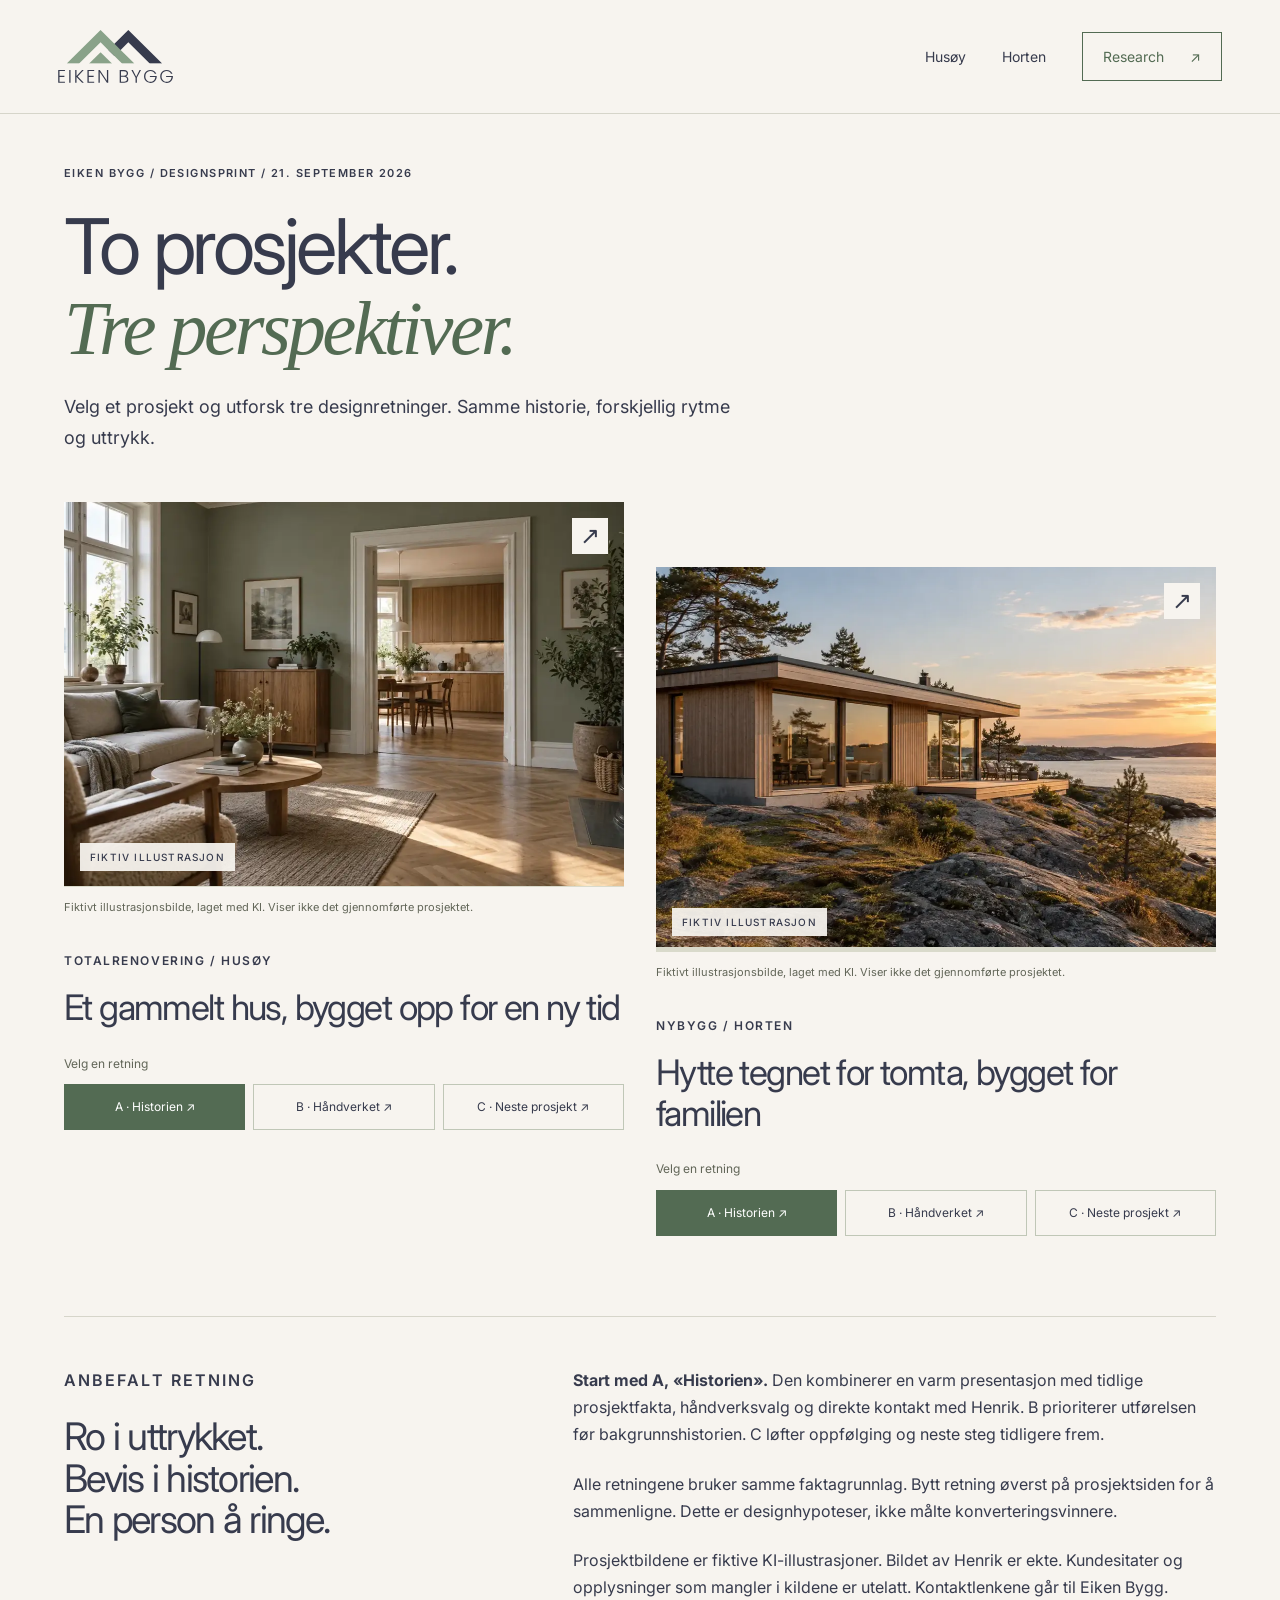
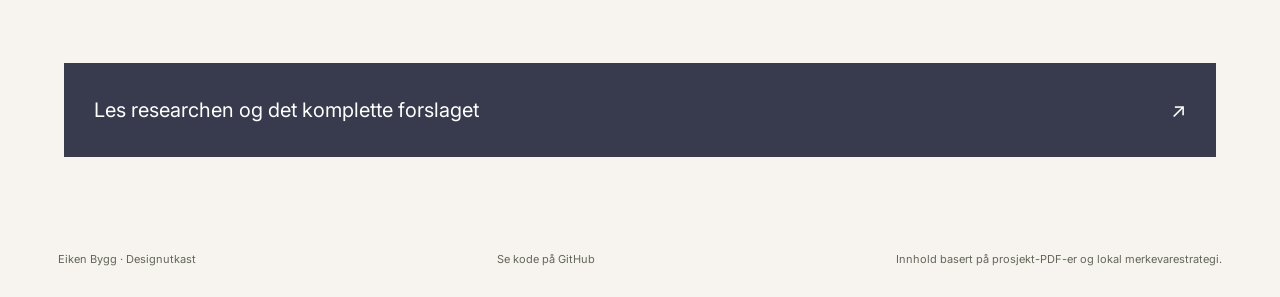
==== index.html @ 297663fd "Keep contact heading high contrast during scroll" ====
<!doctype html><html lang="nb"><head><meta charset="utf-8"><meta name="viewport" content="width=device-width,initial-scale=1"><meta name="robots" content="noindex,nofollow"><meta name="theme-color" content="#373b4d"><title>To prosjekter. Tre retninger. | Eiken Bygg</title><meta name="description" content="Designsprint med seks sammenlignbare HTML-utkast og kildebasert research."><link rel="icon" href="data:image/svg+xml,%3Csvg xmlns='http://www.w3.org/2000/svg' viewBox='0 0 40 40'%3E%3Crect width='40' height='40' fill='%23536853'/%3E%3Ctext x='9' y='29' font-family='Arial' font-size='28' fill='white'%3EE%3C/text%3E%3C/svg%3E"><link rel="stylesheet" href="style.1928e98921.css"><meta property="og:type" content="website"><meta property="og:locale" content="nb_NO"><meta property="og:title" content="To prosjekter. Tre retninger. | Eiken Bygg"><meta property="og:description" content="Designsprint med seks sammenlignbare HTML-utkast og kildebasert research."><meta property="og:url" content="https://dabiel-94.github.io/eiken-bygg-prosjektcaser/index.html"></head><body class="sprint-page"><a class="skip" href="#main">Hopp til innhold</a><header class="site-header"><a class="brand" href="index.html" aria-label="Eiken Bygg, prosjektutkast"><img src="assets/eiken-logo.svg" alt="Eiken Bygg" width="115" height="65"></a><nav aria-label="Hovedmeny"><a href="husoy.html">Husøy</a><a href="horten.html">Horten</a><a class="nav-contact" href="research.html">Research <span aria-hidden="true">↗</span></a></nav></header><div class="reading-progress" aria-hidden="true"></div><main id="main" class="landing"><p class="eyebrow">Eiken Bygg / Designsprint / 21. september 2026</p><h1>To prosjekter.<br><em>Tre perspektiver.</em></h1><p class="intro">Velg et prosjekt og utforsk tre designretninger. Samme historie, forskjellig rytme og uttrykk.</p><div class="project-grid"><article class="project-card"><figure class="project-image fictional-image"><button class="image-frame" type="button" aria-label="Se illustrasjonsbildet større"><img src="assets/husoy-fictional.webp" alt="Fiktivt, KI-generert interiør i et eldre norsk hus med grønne vegger og eikegulv." width="1536" height="1024" loading="lazy"><span class="image-badge">FIKTIV ILLUSTRASJON</span><span class="image-expand" aria-hidden="true">↗</span></button><figcaption>Fiktivt illustrasjonsbilde, laget med KI. Viser ikke det gjennomførte prosjektet.</figcaption></figure><div class="card-body"><p class="eyebrow">Totalrenovering / Husøy</p><h2>Et gammelt hus, bygget opp for en ny tid</h2><p class="choose-direction">Velg en retning</p><div class="card-actions"><a href="husoy.html?retning=a">A · Historien ↗</a><a href="husoy.html?retning=b">B · Håndverket ↗</a><a href="husoy.html?retning=c">C · Neste prosjekt ↗</a></div></div></article><article class="project-card"><figure class="project-image fictional-image"><button class="image-frame" type="button" aria-label="Se illustrasjonsbildet større"><img src="assets/horten-fictional.webp" alt="Fiktiv, KI-generert familiehytte med trekledning ved en norsk fjord." width="1536" height="1024" loading="lazy"><span class="image-badge">FIKTIV ILLUSTRASJON</span><span class="image-expand" aria-hidden="true">↗</span></button><figcaption>Fiktivt illustrasjonsbilde, laget med KI. Viser ikke det gjennomførte prosjektet.</figcaption></figure><div class="card-body"><p class="eyebrow">Nybygg / Horten</p><h2>Hytte tegnet for tomta, bygget for familien</h2><p class="choose-direction">Velg en retning</p><div class="card-actions"><a href="horten.html?retning=a">A · Historien ↗</a><a href="horten.html?retning=b">B · Håndverket ↗</a><a href="horten.html?retning=c">C · Neste prosjekt ↗</a></div></div></article></div><section class="proposal"><div><p class="eyebrow">Anbefalt retning</p><h2>Ro i uttrykket.<br>Bevis i historien.<br>En person å ringe.</h2></div><div><p><strong>Start med A, «Historien».</strong> Den kombinerer en varm presentasjon med tidlige prosjektfakta, håndverksvalg og direkte kontakt med Henrik. B prioriterer utførelsen før bakgrunnshistorien. C løfter oppfølging og neste steg tidligere frem.</p><p>Alle retningene bruker samme faktagrunnlag. Bytt retning øverst på prosjektsiden for å sammenligne. Dette er designhypoteser, ikke målte konverteringsvinnere.</p><p>Prosjektbildene er fiktive KI-illustrasjoner. Bildet av Henrik er ekte. Kundesitater og opplysninger som mangler i kildene er utelatt. Kontaktlenkene går til Eiken Bygg.</p></div></section><a class="report-link" href="research.html"><span>Les researchen og det komplette forslaget</span><span aria-hidden="true">↗</span></a></main><footer><p>Eiken Bygg · Designutkast</p><a href="https://github.com/Dabiel-94/eiken-bygg-prosjektcaser">Se kode på GitHub</a><p>Innhold basert på prosjekt-PDF-er og lokal merkevarestrategi.</p></footer><script src="script.b459236f92.js"></script><dialog class="image-viewer" aria-label="Forstørret illustrasjonsbilde"><button class="viewer-close" type="button" aria-label="Lukk bildet">Lukk ×</button><img alt=""><p></p></dialog></body></html>
---- style.1928e98921.css ----
@import url('https://fonts.googleapis.com/css2?family=DM+Sans:wght@400;500;600;700&family=Inter:wght@400;500;600;700&display=swap');
:root{--paper:#f7f4ef;--ink:#373b4d;--green:#536b53;--sage:#698669;--soft:#e6e9df;--line:#d6d5ca;--white:#fffdf9;--muted:#626658}*{box-sizing:border-box}html{scroll-behavior:smooth;scroll-padding-top:40px}body{margin:0;background:var(--paper);color:var(--ink);font-family:Inter,Arial,sans-serif;font-size:17px;line-height:1.7}a{color:inherit;text-decoration:none}button,a{-webkit-tap-highlight-color:transparent}a:focus-visible,button:focus-visible,summary:focus-visible{outline:3px solid #a7532c;outline-offset:5px}a:hover{text-decoration:underline;text-underline-offset:5px}img{display:block;width:100%;object-fit:cover}h1,h2,h3,p,figure{margin:0}h1,h2,h3{font-weight:400;letter-spacing:-.045em;line-height:1.09}h1{font-size:clamp(46px,5.9vw,89px)}h2{font-size:clamp(32px,3.5vw,54px)}h3{font-size:28px;line-height:1.2}em{font-family:Georgia,serif;font-weight:400;color:var(--green)}.skip{position:absolute;left:15px;top:-100px;background:white;padding:12px;z-index:100}.skip:focus{top:10px}.review-bar{padding:12px 4.5%;background:#e8e9e3;display:flex;align-items:center;gap:22px;font-size:12px;line-height:1.4}.review-bar>span:not(.draft){color:#55594d}.review-bar nav{display:flex;gap:7px}.review-bar nav a{border:1px solid #c9cdc1;border-radius:3px;padding:7px 12px}.review-bar a[aria-current=true]{background:var(--ink);border-color:var(--ink);color:#fff}.draft{margin-left:auto;font-size:10px;letter-spacing:.16em}.site-header{max-width:1600px;margin:auto;display:flex;justify-content:space-between;align-items:center;padding:24px 4.5%;border-bottom:1px solid var(--line)}.brand{display:flex;flex-direction:column;align-items:center;font-size:14px;letter-spacing:.11em;line-height:1.25;font-weight:500}.brand-roofs{font-size:51px;font-family:Arial,sans-serif;line-height:.6;color:var(--sage);letter-spacing:-17px;margin-left:-17px;margin-bottom:8px}.site-header nav{display:flex;gap:36px;align-items:center;font-size:14px}.nav-contact{padding:12px 20px;border:1px solid var(--green);color:var(--green)}.nav-contact span{margin-left:22px}.hero{padding:70px 4.5% 0;max-width:1600px;margin:auto;display:grid;grid-template-columns:1.02fr 1fr;gap:5%}.eyebrow{text-transform:uppercase;letter-spacing:.13em;font-size:11px;line-height:1.7;font-weight:600;margin-bottom:28px}.eyebrow span{padding:0 12px;color:#8b8f81}.hero-copy{padding:8px 0 45px}.hero-intro{font-size:16px;line-height:1.8;max-width:550px;margin-top:30px}.hero-actions{display:flex;flex-wrap:wrap;align-items:center;gap:20px;margin-top:32px}.button{display:inline-flex;align-items:center;justify-content:space-between;gap:30px;padding:15px 21px;background:var(--green);color:#fff;font-size:14px;line-height:1.5;min-height:50px}.button:hover{background:#405440;text-decoration:none}.text-link{font-size:13px;border-bottom:1px solid #999c8d;padding-bottom:4px}.project-image{min-width:0}.hero .project-image img,.hero .placeholder{height:580px}.hero .project-image img{object-position:52% 50%}figcaption{font-size:11px;line-height:1.6;color:var(--muted);padding:11px 0 0;max-width:580px}.facts{display:grid;grid-template-columns:repeat(4,1fr);max-width:1456px;margin:35px 4.5% 0;padding:25px 0;border-top:1px solid var(--line);border-bottom:1px solid var(--line);gap:30px}dt{text-transform:uppercase;letter-spacing:.13em;font-size:10px;color:var(--muted);margin-bottom:9px}dd{margin:0;font-size:16px}.early-proof{padding:0 4.5%;max-width:1600px;margin:auto}.proofs{display:grid;grid-template-columns:repeat(3,1fr);gap:40px;padding:32px 0;border-bottom:1px solid var(--line)}.proofs strong{display:block;font-size:22px;line-height:1.2;letter-spacing:-.025em;font-weight:400}.proofs span{font-size:12px;color:var(--muted);line-height:1.6;display:block;margin-top:8px}.section{padding:100px 8%;max-width:1600px;margin:auto}.story-intro{display:grid;grid-template-columns:1fr 1fr;gap:11%}.prose{max-width:650px}.prose p{font-size:16px;line-height:1.85;margin-bottom:20px}.prose p:last-child{margin-bottom:0}.section-heading{margin-bottom:55px}.work{background:var(--soft)}.chapter{display:grid;grid-template-columns:1fr 2fr;padding:40px 0;border-top:1px solid #c9cfc1;gap:10%;max-width:1130px}.chapter-number{font-family:Georgia,serif;font-size:70px;color:#87977d;line-height:1}.chapter h3{margin-bottom:24px}.chapter p{font-size:16px;line-height:1.85;margin-bottom:16px;max-width:700px}.chapter p:last-child{margin-bottom:0}.detail{display:grid;grid-template-columns:1.1fr 1fr;gap:8%;align-items:center}.detail .project-image img{height:600px}.detail h2{margin-bottom:28px}.process{border-top:1px solid var(--line);border-bottom:1px solid var(--line)}.process-inner{display:grid;grid-template-columns:1fr 1fr;gap:11%}.result{max-width:900px;text-align:center}.result .prose{margin:30px auto 0}.contact{background:var(--ink);color:var(--paper);display:grid;grid-template-columns:1.2fr 1fr;gap:15%;max-width:none}.contact h2{font-size:clamp(40px,4.5vw,68px)}.contact>div>p:not(.eyebrow){max-width:470px;margin-top:27px;font-size:16px}.contact-person{padding-top:6px}.person-mark{display:flex;width:70px;height:70px;align-items:center;justify-content:center;border:1px solid #757a88;border-radius:50%;font-family:Georgia,serif;font-size:30px;margin-bottom:24px}.contact-person h3{font-size:31px}.contact .contact-person>p{margin:7px 0 24px;font-size:14px;color:#d7d9e0}.button.light{background:var(--paper);color:var(--ink);font-size:14px}.button.light:hover{background:#e3e8da}.contact-mail{display:block;font-size:14px;margin-top:19px;text-decoration:underline;text-underline-offset:5px}.contact .contact-person .contact-note{font-size:12px;max-width:300px;line-height:1.7;margin-top:24px}.next-project{padding:45px 8%;display:flex;justify-content:space-between;align-items:center;gap:30px;border-bottom:1px solid var(--line)}.next-project small{display:block;font-size:11px;text-transform:uppercase;letter-spacing:.11em;margin-bottom:10px}.next-project strong{font-weight:400;font-size:28px;line-height:1.2;letter-spacing:-.035em}.next-project>span:last-child{font-size:40px}footer{padding:28px 4.5%;display:flex;flex-wrap:wrap;gap:24px;justify-content:space-between;font-size:11px;color:var(--muted)}.placeholder{position:relative;background:#dddacb;overflow:hidden;min-height:420px;color:#666c5d;display:flex;flex-direction:column;justify-content:space-between;padding:28px}.placeholder-label{font-size:10px;letter-spacing:.18em;z-index:2}.placeholder-bottom{font-family:Georgia,serif;font-style:italic;font-size:23px;z-index:2}.architectural-form{position:absolute;inset:22% 12% 17%;display:flex;align-items:flex-end;transform:skewY(-8deg);opacity:.7}.architectural-form i{height:58%;width:42%;background:repeating-linear-gradient(90deg,#b1b3a0 0px,#b1b3a0 4px,#c4c5b3 4px,#c4c5b3 9px);border-top:7px solid #8f9786}.architectural-form i:nth-child(2){height:86%;width:45%;margin-left:-6%;background:#8b9685}.architectural-form i:nth-child(3){height:46%;width:40%;margin-left:-10%;background:#c2baa6}.detail-placeholder{min-height:570px;background:#d9d6c7}.direction-a .hero{grid-template-columns:1fr .95fr}.direction-b{--paper:#f5f5f0}.direction-b h1{font-size:clamp(45px,5.3vw,78px);font-weight:500}.direction-b .hero{padding-top:50px;grid-template-columns:.9fr 1.1fr}.direction-b .hero .project-image img,.direction-b .hero .placeholder{height:450px}.direction-b .facts{background:var(--ink);color:white;padding:24px;gap:16px;margin-top:28px}.direction-b dt{color:#c8cfbe}.direction-b .work{background:var(--paper)}.direction-b .chapter{grid-template-columns:85px 1fr;gap:25px}.direction-b .chapter-number{font-family:Inter,Arial,sans-serif;font-size:36px;color:var(--green)}.direction-b .story-intro{background:var(--soft);margin-top:60px}.direction-c .hero{padding-top:42px;grid-template-columns:1fr 1fr;align-items:center}.direction-c h1{font-size:clamp(44px,4.8vw,70px)}.direction-c .hero .project-image img,.direction-c .hero .placeholder{height:410px}.direction-c .hero-copy{padding-bottom:20px}.direction-c .proofs{padding:30px;background:var(--soft);gap:30px;border:0}.direction-c .early-proof{margin-top:25px}.direction-c .section{padding-top:65px;padding-bottom:65px}.direction-c .chapter{grid-template-columns:55px 1fr;gap:25px}.direction-c .chapter-number{font-size:40px}.direction-c .story-intro{gap:6%}.direction-c .contact{margin-top:0}.direction-c .result{max-width:1000px}.landing{max-width:1450px;padding:65px 5%;margin:auto}.landing h1{max-width:1000px;font-size:clamp(48px,7vw,92px);margin-bottom:28px}.landing .intro{max-width:700px;font-size:19px}.project-grid{display:grid;grid-template-columns:1fr 1fr;gap:35px;margin-top:55px}.project-card{background:var(--white);border:1px solid var(--line)}.project-card img,.project-card .placeholder{height:300px;min-height:300px}.card-body{padding:30px}.card-body h2{font-size:34px;max-width:490px}.card-body p{font-size:14px;line-height:1.8;margin:20px 0}.card-actions{display:flex;gap:10px;flex-wrap:wrap;margin-top:25px}.card-actions a{border:1px solid var(--line);padding:10px 16px;font-size:12px}.card-actions a:first-child{background:var(--green);border-color:var(--green);color:white}.proposal{border-top:1px solid var(--line);padding-top:50px;margin-top:70px;display:grid;grid-template-columns:1fr 1.4fr;gap:50px}.proposal h2{font-size:38px}.proposal p{font-size:16px;margin-bottom:22px}.report-link{display:flex;justify-content:space-between;background:var(--ink);color:white;padding:30px;margin-top:40px;font-size:20px}.report{max-width:1120px;margin:auto;padding:70px 5%}.report h1{font-size:64px;margin-bottom:30px}.report h2{font-size:36px;margin:60px 0 25px;scroll-margin-top:40px}.report h3{font-size:23px;letter-spacing:-.025em;margin:30px 0 15px}.report p,.report li{font-size:16px;line-height:1.85;margin-bottom:15px}.report a:not(.button){text-decoration:underline;text-underline-offset:4px}.report .lead{font-size:21px}.report table{width:100%;border-collapse:collapse;font-size:14px;margin:25px 0}.report th,.report td{text-align:left;vertical-align:top;padding:18px 14px;border-bottom:1px solid var(--line);line-height:1.8}.report th{background:var(--soft);font-weight:500}.table-wrap{overflow-x:auto}.report .note{padding:25px;background:var(--soft);border-left:3px solid var(--green)}.report-nav{display:flex;gap:15px;flex-wrap:wrap;margin:35px 0;font-size:13px}.report ol,.report ul{padding-left:22px}.report strong{font-weight:600}.report details{border-bottom:1px solid var(--line);padding:20px 0}.report summary{cursor:pointer;font-size:19px}.report details p{margin-top:20px}.direction-c .contact-early{display:block}@media(min-width:1600px){.facts{margin-left:auto;margin-right:auto}}@media(max-width:1000px){.hero{gap:4%}.hero .project-image img,.hero .placeholder{height:540px}.hero-actions{gap:16px}.hero-actions .text-link{font-size:12px}.review-bar{gap:12px}.review-bar>span:not(.draft){display:none}.section{padding:75px 6%}.chapter{grid-template-columns:90px 1fr;gap:30px}.detail .project-image img{height:500px}.site-header nav{gap:22px}.contact{gap:8%}.facts{gap:15px}.direction-a .hero{grid-template-columns:1fr 1fr}.project-grid{gap:20px}.card-body{padding:22px}}@media(max-width:700px){body{font-size:16px}.review-bar{padding:10px 5%;display:block}.review-bar>a{font-size:11px}.review-bar nav{margin-top:10px;gap:5px}.review-bar nav a{font-size:10px;padding:8px;flex:1;text-align:center}.draft{position:absolute;top:13px;right:5%}.site-header{padding:22px 5%}.brand{font-size:10px}.brand-roofs{font-size:42px}.site-header nav{font-size:12px;gap:16px}.nav-contact{padding:9px 12px}.nav-contact span{display:none}.hero,.direction-a .hero,.direction-b .hero,.direction-c .hero{padding:36px 5% 0;display:flex;flex-direction:column;gap:0}.hero h1{font-size:clamp(43px,10.5vw,69px);line-height:1.05}.hero-copy{padding:0 0 30px}.eyebrow{font-size:10px;margin-bottom:22px}.hero-intro{font-size:15px;line-height:1.8;margin-top:24px}.hero-actions{gap:19px;margin-top:25px}.button{font-size:13px;padding:14px 17px;gap:22px}.hero .project-image{width:100%}.hero .project-image img,.hero .placeholder,.direction-b .hero .project-image img,.direction-b .hero .placeholder,.direction-c .hero .project-image img,.direction-c .hero .placeholder{height:350px;min-height:350px}.facts,.direction-b .facts{grid-template-columns:1fr 1fr;margin:25px 5% 0;gap:22px;padding:22px 0}.direction-b .facts{padding:20px}dd{font-size:14px}dt{font-size:9px}.proofs{gap:18px;padding:25px 0}.proofs strong{font-size:20px}.proofs span{font-size:10px}.direction-c .proofs{padding:20px 16px;gap:18px}.section,.direction-c .section{padding:58px 6%}.story-intro,.process-inner,.detail,.contact{display:block}.story-intro .prose,.process-inner .prose{margin-top:25px}.section h2{font-size:35px}.section-heading{margin-bottom:35px}.chapter,.direction-b .chapter,.direction-c .chapter{grid-template-columns:32px 1fr;gap:18px;padding:30px 0}.chapter-number,.direction-b .chapter-number,.direction-c .chapter-number{font-size:27px}.chapter h3{font-size:25px;margin-bottom:18px}.chapter p,.prose p{font-size:15px}.detail .project-image{margin-bottom:35px}.detail .project-image img,.detail-placeholder{height:380px;min-height:380px}.result{text-align:left}.contact>div>p:not(.eyebrow){font-size:15px}.contact-person{margin-top:40px;padding-top:32px;border-top:1px solid #666c7b}.contact h2{font-size:44px}.contact .contact-person .contact-note{max-width:350px}.next-project{padding:35px 6%}.next-project strong{font-size:24px}.next-project>span:last-child{font-size:30px}footer{padding:25px 6%;gap:14px}footer p:last-child{width:100%}.landing{padding:40px 5%}.landing h1{font-size:49px}.landing .intro{font-size:16px}.project-grid{grid-template-columns:1fr;margin-top:35px;gap:30px}.project-card img,.project-card .placeholder{height:260px;min-height:260px}.card-body h2{font-size:32px}.proposal{grid-template-columns:1fr;gap:25px;margin-top:45px;padding-top:35px}.report-link{font-size:18px;padding:24px;gap:20px}.report{padding:45px 6%}.report h1{font-size:46px}.report h2{font-size:30px;margin-top:45px}.report .lead{font-size:18px}.report p,.report li{font-size:15px}.report table{min-width:650px}.report th,.report td{padding:13px;font-size:13px}.direction-b .story-intro{margin-top:35px}}@media(prefers-reduced-motion:reduce){html{scroll-behavior:auto}}@media print{.review-bar,.hero-actions,.site-header nav{display:none}.section{break-inside:avoid}body{font-size:12pt}.contact{background:#eee;color:#000}}

.brand img{width:115px;height:65px;object-fit:contain}@media(max-width:700px){.brand img{width:83px;height:48px}}
/* Subtle motion and editorial imagery */
.image-frame{display:block;position:relative;width:100%;padding:0;border:0;background:#d9dacb;overflow:hidden;cursor:zoom-in;text-align:left}.image-frame img{transition:transform 1.2s cubic-bezier(.2,.65,.3,1);width:100%;object-fit:cover}.image-frame:hover img{transform:scale(1.035)}.image-frame:focus-visible{outline:3px solid #a7532c;outline-offset:4px}.image-badge{position:absolute;bottom:16px;left:16px;background:rgba(247,244,239,.94);color:#373b4d;padding:7px 10px;font:500 10px/1.4 Inter,Arial,sans-serif;letter-spacing:.12em}.image-expand{position:absolute;right:16px;top:16px;background:#f7f4ef;color:#373b4d;width:36px;height:36px;display:grid;place-items:center;font-size:24px;transition:transform .25s}.image-frame:hover .image-expand{transform:translate(2px,-2px)}.detail-crop img{object-position:60% 50%}.henrik-photo{margin:0 0 28px}.henrik-photo img{height:340px;width:100%;object-fit:cover;object-position:44% 40%;border-radius:2px}.henrik-photo figcaption{color:#d7d9e0;font-size:11px;padding-top:8px}.contact-person{padding-top:0}.contact{gap:10%}.reading-progress{position:fixed;left:0;top:0;width:100%;height:3px;background:var(--sage);transform:scaleX(0);transform-origin:left;z-index:30;pointer-events:none}.share-button{font:inherit;border:1px solid #aeb5a5;background:transparent;color:var(--ink);padding:7px 11px;cursor:pointer;white-space:nowrap}.share-button:hover{background:#d9dece}.share-status{font-size:11px}.review-bar{gap:14px}.review-bar .draft{font-size:10px}.reveal-pending{opacity:0;transform:translateY(22px);transition:opacity .8s ease,transform .8s cubic-bezier(.2,.65,.3,1)}.reveal-visible{opacity:1;transform:translateY(0)}.button{transition:background .22s,box-shadow .22s,transform .22s}.button:hover{transform:translateY(-2px);box-shadow:0 7px 20px #00000012}.button span{transition:transform .25s}.button:hover span{transform:translate(3px,-3px)}.next-project{transition:background .25s}.next-project:hover{background:#e6e9df;text-decoration:none}.next-project>span:last-child{transition:transform .25s}.next-project:hover>span:last-child{transform:translate(5px,-5px)}.image-viewer{border:0;background:var(--paper);color:var(--ink);padding:18px;max-width:min(1100px,94vw);max-height:94vh;overflow:auto}.image-viewer::backdrop{background:rgba(25,30,28,.86);backdrop-filter:blur(5px)}.image-viewer>img{max-height:76vh;object-fit:contain;width:auto;max-width:100%;margin:auto}.image-viewer p{font-size:13px;margin:14px 0 0;text-align:center}.viewer-close{display:block;margin:0 0 15px auto;border:1px solid #aeb5a5;background:transparent;padding:9px 15px;cursor:pointer;font:14px Inter,Arial,sans-serif;color:var(--ink)}@media(max-width:1000px){.review-bar .share-status{display:none}.review-bar{gap:8px}.review-bar .draft{display:none}.henrik-photo img{height:290px}}@media(max-width:700px){.review-bar{position:relative}.review-bar .share-button{position:absolute;right:5%;top:7px;padding:6px 8px;font-size:10px}.review-bar nav{margin-top:14px}.review-bar .draft{display:none}.henrik-photo img{height:330px;object-position:43% center}.image-badge{font-size:9px;bottom:12px;left:12px}.hero .image-frame img{height:350px}.image-viewer{padding:12px}.contact{gap:0}}@media(prefers-reduced-motion:reduce){.reveal-pending{opacity:1;transform:none;transition:none}.image-frame img,.image-expand,.button,.button span,.next-project,.next-project>span:last-child{transition:none}.image-frame:hover img,.button:hover,.button:hover span,.next-project:hover>span:last-child,.image-frame:hover .image-expand{transform:none}html{scroll-behavior:auto}}
@media(prefers-reduced-motion:no-preference){.hero-copy{animation:hero-arrive .85s ease both}.hero>.project-image{animation:hero-arrive 1.05s .08s ease both}@keyframes hero-arrive{from{opacity:0;transform:translateY(15px)}to{opacity:1;transform:translateY(0)}}
/* Third iteration: full-bleed project cards and scroll-led storytelling. */
button.image-frame{appearance:none;-webkit-appearance:none;display:block;width:100%;max-width:none;margin:0;padding:0;border:0;border-radius:0;line-height:0;isolation:isolate}.image-frame img{display:block;width:100%;max-width:100%;height:auto;transform:scale(1.07) translateY(var(--photo-y,0px));will-change:transform}.image-frame:hover img{transform:scale(1.10) translateY(var(--photo-y,0px))}.image-badge,.image-expand{line-height:1.4}.project-grid{grid-template-columns:repeat(2,minmax(0,1fr));gap:32px;align-items:start;margin-top:48px}.project-card{min-width:0;border:0;background:transparent}.project-card .project-image{width:100%;margin:0}.project-card .image-frame{aspect-ratio:16/11}.project-card .image-frame img{width:100%;height:100%;min-height:0;object-fit:cover}.project-card figcaption{font-size:11px;padding:12px 0;max-width:none}.project-card .card-body{padding:22px 0 0}.card-body .eyebrow{font-size:12px;margin:0 0 15px}.card-body h2{font-size:clamp(28px,2.75vw,41px);line-height:1.16;max-width:580px}.card-body .choose-direction{font-size:12px;margin:25px 0 10px;color:var(--muted)}.card-actions{display:grid;grid-template-columns:repeat(3,minmax(0,1fr));gap:8px;margin:0}.card-actions a{padding:13px 10px;font-size:12px;text-align:center;border-color:#c0c7b7;line-height:1.5;transition:background .25s,transform .25s}.card-actions a:hover{background:#dce3d3;transform:translateY(-3px);text-decoration:none}.card-actions a:first-child:hover{background:#405440}.landing{padding-top:50px}.landing h1{font-size:clamp(48px,6vw,80px);line-height:1.04;margin-bottom:24px}.landing .intro{max-width:670px;font-size:18px}.landing>.eyebrow{font-size:11px;margin-bottom:24px}.photo-interlude{max-width:1600px;margin:auto;padding:0 4.5% 80px}.photo-heading{display:flex;align-items:end;justify-content:space-between;gap:30px;padding:0 0 25px}.photo-heading .eyebrow{margin:0}.photo-heading h2{font-size:clamp(28px,3.4vw,49px)}.photo-interlude .image-frame{height:min(67vw,700px)}.photo-interlude img{width:100%;height:100%;object-fit:cover}.photo-interlude figcaption{max-width:none}.detail .image-frame img{height:620px;object-fit:cover}.chapter-dock{position:fixed;bottom:22px;left:50%;transform:translate(-50%,110px);opacity:0;display:flex;gap:4px;background:rgba(247,244,239,.96);border:1px solid #c4cabd;box-shadow:0 8px 35px #1823191a;padding:6px;border-radius:50px;z-index:25;backdrop-filter:blur(12px);transition:transform .4s,opacity .4s;white-space:nowrap}.chapter-dock.is-shown{transform:translate(-50%,0);opacity:1}.chapter-dock a{padding:10px 18px;font-size:12px;border-radius:25px;transition:background .25s,color .25s}.chapter-dock a[aria-current=true]{background:var(--green);color:white}.chapter-dock a:hover{text-decoration:none;background:#dce3d3;color:var(--ink)}.chapter-dock a:last-child{border-left:1px solid #d3d8cd;border-radius:0 25px 25px 0}.reveal-pending{opacity:0;transform:translateY(42px);transition:opacity .95s ease,transform .95s cubic-bezier(.16,1,.3,1);transition-delay:var(--reveal-delay,0ms)}.reveal-visible{opacity:1;transform:none}.chapter>div:last-child p{transition-delay:0s}.motion-title{transition:color .5s}.is-reading .motion-title{color:var(--green)}.reading-progress{height:4px}.contact{padding-bottom:110px}.review-bar nav a{white-space:nowrap}@media(min-width:901px){.project-card:nth-child(2){margin-top:65px}.sprint-page .proposal{margin-top:80px}.chapter-number{position:sticky;top:35px;align-self:start}}@media(max-width:900px){.project-grid{grid-template-columns:1fr;gap:55px}.project-card .image-frame{aspect-ratio:16/10}.project-card .card-body{padding-top:15px}.card-body h2{max-width:650px;font-size:36px}.landing{padding-top:35px}.chapter-dock{bottom:14px}.chapter-dock a{padding:9px 12px}.photo-heading{display:block}.photo-heading .eyebrow{margin-bottom:15px}.photo-interlude{padding-bottom:55px}.photo-interlude .image-frame{height:65vw;min-height:300px}.detail .image-frame img{height:480px}}@media(max-width:600px){.landing h1{font-size:clamp(42px,11vw,62px)}.landing .intro{font-size:16px}.landing>.eyebrow{line-height:1.8;max-width:260px}.card-body h2{font-size:31px}.card-actions a{font-size:11px;padding:13px 6px}.project-grid{margin-top:32px}.image-badge{font-size:9px;letter-spacing:.08em}.project-card .image-frame{aspect-ratio:4/3}.project-card figcaption{font-size:10px;line-height:1.6}.photo-heading h2{font-size:33px}.photo-interlude .image-frame{height:400px}.detail .image-frame img{height:420px}.chapter-dock{max-width:calc(100vw - 24px);gap:0;padding:5px}.chapter-dock a{font-size:10px;padding:9px 10px}.contact{padding-bottom:95px}.sprint-page .proposal{gap:25px}.sprint-page .report-link{font-size:18px;line-height:1.5}.review-bar nav a{font-size:10px}}@media(prefers-reduced-motion:reduce){.image-frame img,.image-frame:hover img{transform:none;will-change:auto}.reveal-pending{opacity:1;transform:none;transition:none}.chapter-dock,.chapter-dock a,.card-actions a,.motion-title{transition:none}.card-actions a:hover{transform:none}}
.chapter-dock:not(.is-shown){visibility:hidden}.chapter-dock.is-shown{visibility:visible}@media print{.chapter-dock,.reading-progress{display:none!important}.reveal-pending{opacity:1;transform:none}}

.contact.is-reading .motion-title{color:var(--paper)}
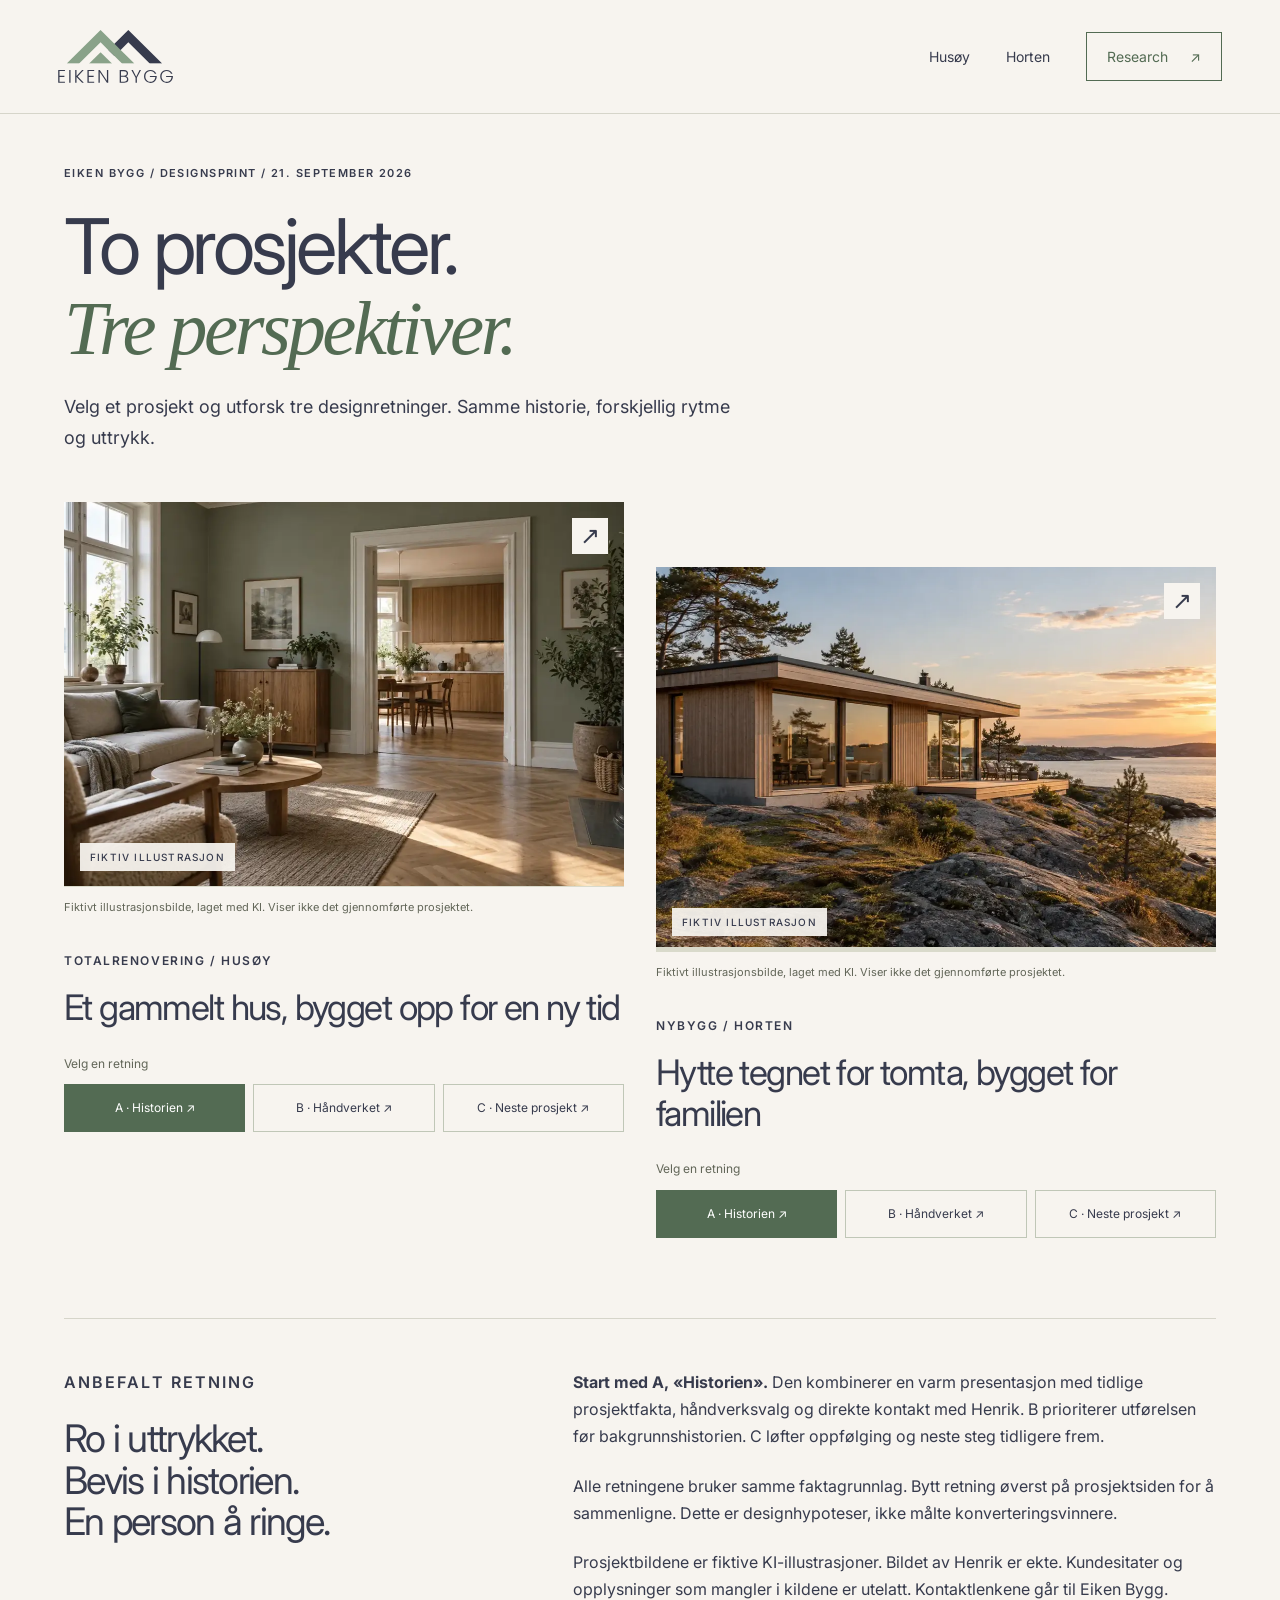
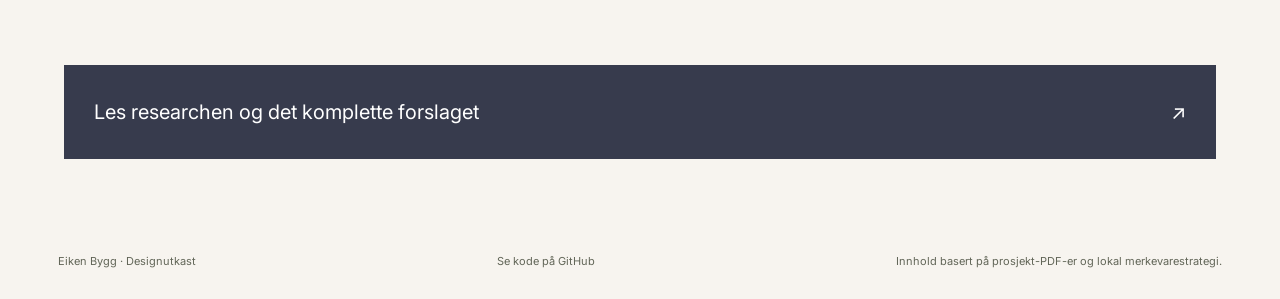
==== commit 0f532f35: "Prioritize persistent contact CTA, replace Henrik portrait and polish conversion UX" ====
--- a/index.html
+++ b/index.html
@@ -1 +1 @@
-<!doctype html><html lang="nb"><head><meta charset="utf-8"><meta name="viewport" content="width=device-width,initial-scale=1"><meta name="robots" content="noindex,nofollow"><meta name="theme-color" content="#373b4d"><title>To prosjekter. Tre retninger. | Eiken Bygg</title><meta name="description" content="Designsprint med seks sammenlignbare HTML-utkast og kildebasert research."><link rel="icon" href="data:image/svg+xml,%3Csvg xmlns='http://www.w3.org/2000/svg' viewBox='0 0 40 40'%3E%3Crect width='40' height='40' fill='%23536853'/%3E%3Ctext x='9' y='29' font-family='Arial' font-size='28' fill='white'%3EE%3C/text%3E%3C/svg%3E"><link rel="stylesheet" href="style.1928e98921.css"><meta property="og:type" content="website"><meta property="og:locale" content="nb_NO"><meta property="og:title" content="To prosjekter. Tre retninger. | Eiken Bygg"><meta property="og:description" content="Designsprint med seks sammenlignbare HTML-utkast og kildebasert research."><meta property="og:url" content="https://dabiel-94.github.io/eiken-bygg-prosjektcaser/index.html"></head><body class="sprint-page"><a class="skip" href="#main">Hopp til innhold</a><header class="site-header"><a class="brand" href="index.html" aria-label="Eiken Bygg, prosjektutkast"><img src="assets/eiken-logo.svg" alt="Eiken Bygg" width="115" height="65"></a><nav aria-label="Hovedmeny"><a href="husoy.html">Husøy</a><a href="horten.html">Horten</a><a class="nav-contact" href="research.html">Research <span aria-hidden="true">↗</span></a></nav></header><div class="reading-progress" aria-hidden="true"></div><main id="main" class="landing"><p class="eyebrow">Eiken Bygg / Designsprint / 21. september 2026</p><h1>To prosjekter.<br><em>Tre perspektiver.</em></h1><p class="intro">Velg et prosjekt og utforsk tre designretninger. Samme historie, forskjellig rytme og uttrykk.</p><div class="project-grid"><article class="project-card"><figure class="project-image fictional-image"><button class="image-frame" type="button" aria-label="Se illustrasjonsbildet større"><img src="assets/husoy-fictional.webp" alt="Fiktivt, KI-generert interiør i et eldre norsk hus med grønne vegger og eikegulv." width="1536" height="1024" loading="lazy"><span class="image-badge">FIKTIV ILLUSTRASJON</span><span class="image-expand" aria-hidden="true">↗</span></button><figcaption>Fiktivt illustrasjonsbilde, laget med KI. Viser ikke det gjennomførte prosjektet.</figcaption></figure><div class="card-body"><p class="eyebrow">Totalrenovering / Husøy</p><h2>Et gammelt hus, bygget opp for en ny tid</h2><p class="choose-direction">Velg en retning</p><div class="card-actions"><a href="husoy.html?retning=a">A · Historien ↗</a><a href="husoy.html?retning=b">B · Håndverket ↗</a><a href="husoy.html?retning=c">C · Neste prosjekt ↗</a></div></div></article><article class="project-card"><figure class="project-image fictional-image"><button class="image-frame" type="button" aria-label="Se illustrasjonsbildet større"><img src="assets/horten-fictional.webp" alt="Fiktiv, KI-generert familiehytte med trekledning ved en norsk fjord." width="1536" height="1024" loading="lazy"><span class="image-badge">FIKTIV ILLUSTRASJON</span><span class="image-expand" aria-hidden="true">↗</span></button><figcaption>Fiktivt illustrasjonsbilde, laget med KI. Viser ikke det gjennomførte prosjektet.</figcaption></figure><div class="card-body"><p class="eyebrow">Nybygg / Horten</p><h2>Hytte tegnet for tomta, bygget for familien</h2><p class="choose-direction">Velg en retning</p><div class="card-actions"><a href="horten.html?retning=a">A · Historien ↗</a><a href="horten.html?retning=b">B · Håndverket ↗</a><a href="horten.html?retning=c">C · Neste prosjekt ↗</a></div></div></article></div><section class="proposal"><div><p class="eyebrow">Anbefalt retning</p><h2>Ro i uttrykket.<br>Bevis i historien.<br>En person å ringe.</h2></div><div><p><strong>Start med A, «Historien».</strong> Den kombinerer en varm presentasjon med tidlige prosjektfakta, håndverksvalg og direkte kontakt med Henrik. B prioriterer utførelsen før bakgrunnshistorien. C løfter oppfølging og neste steg tidligere frem.</p><p>Alle retningene bruker samme faktagrunnlag. Bytt retning øverst på prosjektsiden for å sammenligne. Dette er designhypoteser, ikke målte konverteringsvinnere.</p><p>Prosjektbildene er fiktive KI-illustrasjoner. Bildet av Henrik er ekte. Kundesitater og opplysninger som mangler i kildene er utelatt. Kontaktlenkene går til Eiken Bygg.</p></div></section><a class="report-link" href="research.html"><span>Les researchen og det komplette forslaget</span><span aria-hidden="true">↗</span></a></main><footer><p>Eiken Bygg · Designutkast</p><a href="https://github.com/Dabiel-94/eiken-bygg-prosjektcaser">Se kode på GitHub</a><p>Innhold basert på prosjekt-PDF-er og lokal merkevarestrategi.</p></footer><script src="script.b459236f92.js"></script><dialog class="image-viewer" aria-label="Forstørret illustrasjonsbilde"><button class="viewer-close" type="button" aria-label="Lukk bildet">Lukk ×</button><img alt=""><p></p></dialog></body></html>+<!doctype html><html lang="nb"><head><meta charset="utf-8"><meta name="viewport" content="width=device-width,initial-scale=1"><meta name="robots" content="noindex,nofollow"><meta name="theme-color" content="#373b4d"><title>To prosjekter. Tre retninger. | Eiken Bygg</title><meta name="description" content="Designsprint med seks sammenlignbare HTML-utkast og kildebasert research."><link rel="icon" href="data:image/svg+xml,%3Csvg xmlns='http://www.w3.org/2000/svg' viewBox='0 0 40 40'%3E%3Crect width='40' height='40' fill='%23536853'/%3E%3Ctext x='9' y='29' font-family='Arial' font-size='28' fill='white'%3EE%3C/text%3E%3C/svg%3E"><link rel="preconnect" href="https://fonts.googleapis.com"><link rel="preconnect" href="https://fonts.gstatic.com" crossorigin><link rel="stylesheet" href="https://fonts.googleapis.com/css2?family=Inter:wght@400;500;600;700&display=swap"><link rel="stylesheet" href="style.2c69479e55.css"><meta property="og:type" content="website"><meta property="og:locale" content="nb_NO"><meta property="og:title" content="To prosjekter. Tre retninger. | Eiken Bygg"><meta property="og:description" content="Designsprint med seks sammenlignbare HTML-utkast og kildebasert research."><meta property="og:url" content="https://dabiel-94.github.io/eiken-bygg-prosjektcaser/index.html"></head><body class="sprint-page"><a class="skip" href="#main">Hopp til innhold</a><header class="site-header"><a class="brand" href="index.html" aria-label="Eiken Bygg, prosjektutkast"><img src="assets/eiken-logo.svg" alt="Eiken Bygg" width="115" height="65"></a><nav aria-label="Hovedmeny"><a href="husoy.html">Husøy</a><a href="horten.html">Horten</a><a class="nav-contact" href="research.html">Research <span aria-hidden="true">↗</span></a></nav></header><div class="reading-progress" aria-hidden="true"></div><main id="main" class="landing"><p class="eyebrow">Eiken Bygg / Designsprint / 21. september 2026</p><h1>To prosjekter.<br><em>Tre perspektiver.</em></h1><p class="intro">Velg et prosjekt og utforsk tre designretninger. Samme historie, forskjellig rytme og uttrykk.</p><div class="project-grid"><article class="project-card"><figure class="project-image fictional-image"><button class="image-frame" type="button" aria-label="Se illustrasjonsbildet større"><img src="assets/husoy-fictional.webp" alt="Fiktivt, KI-generert interiør i et eldre norsk hus med grønne vegger og eikegulv." width="1536" height="1024" loading="lazy"><span class="image-badge">FIKTIV ILLUSTRASJON</span><span class="image-expand" aria-hidden="true">↗</span></button><figcaption>Fiktivt illustrasjonsbilde, laget med KI. Viser ikke det gjennomførte prosjektet.</figcaption></figure><div class="card-body"><p class="eyebrow">Totalrenovering / Husøy</p><h2>Et gammelt hus, bygget opp for en ny tid</h2><p class="choose-direction">Velg en retning</p><div class="card-actions"><a href="husoy.html?retning=a">A · Historien ↗</a><a href="husoy.html?retning=b">B · Håndverket ↗</a><a href="husoy.html?retning=c">C · Neste prosjekt ↗</a></div></div></article><article class="project-card"><figure class="project-image fictional-image"><button class="image-frame" type="button" aria-label="Se illustrasjonsbildet større"><img src="assets/horten-fictional.webp" alt="Fiktiv, KI-generert familiehytte med trekledning ved en norsk fjord." width="1536" height="1024" loading="lazy"><span class="image-badge">FIKTIV ILLUSTRASJON</span><span class="image-expand" aria-hidden="true">↗</span></button><figcaption>Fiktivt illustrasjonsbilde, laget med KI. Viser ikke det gjennomførte prosjektet.</figcaption></figure><div class="card-body"><p class="eyebrow">Nybygg / Horten</p><h2>Hytte tegnet for tomta, bygget for familien</h2><p class="choose-direction">Velg en retning</p><div class="card-actions"><a href="horten.html?retning=a">A · Historien ↗</a><a href="horten.html?retning=b">B · Håndverket ↗</a><a href="horten.html?retning=c">C · Neste prosjekt ↗</a></div></div></article></div><section class="proposal"><div><p class="eyebrow">Anbefalt retning</p><h2>Ro i uttrykket.<br>Bevis i historien.<br>En person å ringe.</h2></div><div><p><strong>Start med A, «Historien».</strong> Den kombinerer en varm presentasjon med tidlige prosjektfakta, håndverksvalg og direkte kontakt med Henrik. B prioriterer utførelsen før bakgrunnshistorien. C løfter oppfølging og neste steg tidligere frem.</p><p>Alle retningene bruker samme faktagrunnlag. Bytt retning øverst på prosjektsiden for å sammenligne. Dette er designhypoteser, ikke målte konverteringsvinnere.</p><p>Prosjektbildene er fiktive KI-illustrasjoner. Bildet av Henrik er ekte. Kundesitater og opplysninger som mangler i kildene er utelatt. Kontaktlenkene går til Eiken Bygg.</p></div></section><a class="report-link" href="research.html"><span>Les researchen og det komplette forslaget</span><span aria-hidden="true">↗</span></a></main><footer><p>Eiken Bygg · Designutkast</p><a href="https://github.com/Dabiel-94/eiken-bygg-prosjektcaser">Se kode på GitHub</a><p>Innhold basert på prosjekt-PDF-er og lokal merkevarestrategi.</p></footer><script src="script.89b8691839.js"></script><dialog class="image-viewer" aria-label="Forstørret illustrasjonsbilde"><button class="viewer-close" type="button" aria-label="Lukk bildet">Lukk ×</button><img alt=""><p></p></dialog></body></html>
--- a/style.2c69479e55.css
+++ b/style.2c69479e55.css
@@ -0,0 +1,18 @@
+:root{--paper:#f7f4ef;--ink:#373b4d;--green:#536b53;--sage:#698669;--soft:#e6e9df;--line:#d6d5ca;--white:#fffdf9;--muted:#626658}*{box-sizing:border-box}html{scroll-behavior:smooth;scroll-padding-top:40px}body{margin:0;background:var(--paper);color:var(--ink);font-family:Inter,Arial,sans-serif;font-size:17px;line-height:1.7}a{color:inherit;text-decoration:none}button,a{-webkit-tap-highlight-color:transparent}a:focus-visible,button:focus-visible,summary:focus-visible{outline:3px solid #a7532c;outline-offset:5px}a:hover{text-decoration:underline;text-underline-offset:5px}img{display:block;width:100%;object-fit:cover}h1,h2,h3,p,figure{margin:0}h1,h2,h3{font-weight:400;letter-spacing:-.045em;line-height:1.09}h1{font-size:clamp(46px,5.9vw,89px)}h2{font-size:clamp(32px,3.5vw,54px)}h3{font-size:28px;line-height:1.2}em{font-family:Georgia,serif;font-weight:400;color:var(--green)}.skip{position:absolute;left:15px;top:-100px;background:white;padding:12px;z-index:100}.skip:focus{top:10px}.review-bar{padding:12px 4.5%;background:#e8e9e3;display:flex;align-items:center;gap:22px;font-size:12px;line-height:1.4}.review-bar>span:not(.draft){color:#55594d}.review-bar nav{display:flex;gap:7px}.review-bar nav a{border:1px solid #c9cdc1;border-radius:3px;padding:7px 12px}.review-bar a[aria-current=true]{background:var(--ink);border-color:var(--ink);color:#fff}.draft{margin-left:auto;font-size:10px;letter-spacing:.16em}.site-header{max-width:1600px;margin:auto;display:flex;justify-content:space-between;align-items:center;padding:24px 4.5%;border-bottom:1px solid var(--line)}.brand{display:flex;flex-direction:column;align-items:center;font-size:14px;letter-spacing:.11em;line-height:1.25;font-weight:500}.brand-roofs{font-size:51px;font-family:Arial,sans-serif;line-height:.6;color:var(--sage);letter-spacing:-17px;margin-left:-17px;margin-bottom:8px}.site-header nav{display:flex;gap:36px;align-items:center;font-size:14px}.nav-contact{padding:12px 20px;border:1px solid var(--green);color:var(--green)}.nav-contact span{margin-left:22px}.hero{padding:70px 4.5% 0;max-width:1600px;margin:auto;display:grid;grid-template-columns:1.02fr 1fr;gap:5%}.eyebrow{text-transform:uppercase;letter-spacing:.13em;font-size:11px;line-height:1.7;font-weight:600;margin-bottom:28px}.eyebrow span{padding:0 12px;color:#8b8f81}.hero-copy{padding:8px 0 45px}.hero-intro{font-size:16px;line-height:1.8;max-width:550px;margin-top:30px}.hero-actions{display:flex;flex-wrap:wrap;align-items:center;gap:20px;margin-top:32px}.button{display:inline-flex;align-items:center;justify-content:space-between;gap:30px;padding:15px 21px;background:var(--green);color:#fff;font-size:14px;line-height:1.5;min-height:50px}.button:hover{background:#405440;text-decoration:none}.text-link{font-size:13px;border-bottom:1px solid #999c8d;padding-bottom:4px}.project-image{min-width:0}.hero .project-image img,.hero .placeholder{height:580px}.hero .project-image img{object-position:52% 50%}figcaption{font-size:11px;line-height:1.6;color:var(--muted);padding:11px 0 0;max-width:580px}.facts{display:grid;grid-template-columns:repeat(4,1fr);max-width:1456px;margin:35px 4.5% 0;padding:25px 0;border-top:1px solid var(--line);border-bottom:1px solid var(--line);gap:30px}dt{text-transform:uppercase;letter-spacing:.13em;font-size:10px;color:var(--muted);margin-bottom:9px}dd{margin:0;font-size:16px}.early-proof{padding:0 4.5%;max-width:1600px;margin:auto}.proofs{display:grid;grid-template-columns:repeat(3,1fr);gap:40px;padding:32px 0;border-bottom:1px solid var(--line)}.proofs strong{display:block;font-size:22px;line-height:1.2;letter-spacing:-.025em;font-weight:400}.proofs span{font-size:12px;color:var(--muted);line-height:1.6;display:block;margin-top:8px}.section{padding:100px 8%;max-width:1600px;margin:auto}.story-intro{display:grid;grid-template-columns:1fr 1fr;gap:11%}.prose{max-width:650px}.prose p{font-size:16px;line-height:1.85;margin-bottom:20px}.prose p:last-child{margin-bottom:0}.section-heading{margin-bottom:55px}.work{background:var(--soft)}.chapter{display:grid;grid-template-columns:1fr 2fr;padding:40px 0;border-top:1px solid #c9cfc1;gap:10%;max-width:1130px}.chapter-number{font-family:Georgia,serif;font-size:70px;color:#87977d;line-height:1}.chapter h3{margin-bottom:24px}.chapter p{font-size:16px;line-height:1.85;margin-bottom:16px;max-width:700px}.chapter p:last-child{margin-bottom:0}.detail{display:grid;grid-template-columns:1.1fr 1fr;gap:8%;align-items:center}.detail .project-image img{height:600px}.detail h2{margin-bottom:28px}.process{border-top:1px solid var(--line);border-bottom:1px solid var(--line)}.process-inner{display:grid;grid-template-columns:1fr 1fr;gap:11%}.result{max-width:900px;text-align:center}.result .prose{margin:30px auto 0}.contact{background:var(--ink);color:var(--paper);display:grid;grid-template-columns:1.2fr 1fr;gap:15%;max-width:none}.contact h2{font-size:clamp(40px,4.5vw,68px)}.contact>div>p:not(.eyebrow){max-width:470px;margin-top:27px;font-size:16px}.contact-person{padding-top:6px}.person-mark{display:flex;width:70px;height:70px;align-items:center;justify-content:center;border:1px solid #757a88;border-radius:50%;font-family:Georgia,serif;font-size:30px;margin-bottom:24px}.contact-person h3{font-size:31px}.contact .contact-person>p{margin:7px 0 24px;font-size:14px;color:#d7d9e0}.button.light{background:var(--paper);color:var(--ink);font-size:14px}.button.light:hover{background:#e3e8da}.contact-mail{display:block;font-size:14px;margin-top:19px;text-decoration:underline;text-underline-offset:5px}.contact .contact-person .contact-note{font-size:12px;max-width:300px;line-height:1.7;margin-top:24px}.next-project{padding:45px 8%;display:flex;justify-content:space-between;align-items:center;gap:30px;border-bottom:1px solid var(--line)}.next-project small{display:block;font-size:11px;text-transform:uppercase;letter-spacing:.11em;margin-bottom:10px}.next-project strong{font-weight:400;font-size:28px;line-height:1.2;letter-spacing:-.035em}.next-project>span:last-child{font-size:40px}footer{padding:28px 4.5%;display:flex;flex-wrap:wrap;gap:24px;justify-content:space-between;font-size:11px;color:var(--muted)}.placeholder{position:relative;background:#dddacb;overflow:hidden;min-height:420px;color:#666c5d;display:flex;flex-direction:column;justify-content:space-between;padding:28px}.placeholder-label{font-size:10px;letter-spacing:.18em;z-index:2}.placeholder-bottom{font-family:Georgia,serif;font-style:italic;font-size:23px;z-index:2}.architectural-form{position:absolute;inset:22% 12% 17%;display:flex;align-items:flex-end;transform:skewY(-8deg);opacity:.7}.architectural-form i{height:58%;width:42%;background:repeating-linear-gradient(90deg,#b1b3a0 0px,#b1b3a0 4px,#c4c5b3 4px,#c4c5b3 9px);border-top:7px solid #8f9786}.architectural-form i:nth-child(2){height:86%;width:45%;margin-left:-6%;background:#8b9685}.architectural-form i:nth-child(3){height:46%;width:40%;margin-left:-10%;background:#c2baa6}.detail-placeholder{min-height:570px;background:#d9d6c7}.direction-a .hero{grid-template-columns:1fr .95fr}.direction-b{--paper:#f5f5f0}.direction-b h1{font-size:clamp(45px,5.3vw,78px);font-weight:500}.direction-b .hero{padding-top:50px;grid-template-columns:.9fr 1.1fr}.direction-b .hero .project-image img,.direction-b .hero .placeholder{height:450px}.direction-b .facts{background:var(--ink);color:white;padding:24px;gap:16px;margin-top:28px}.direction-b dt{color:#c8cfbe}.direction-b .work{background:var(--paper)}.direction-b .chapter{grid-template-columns:85px 1fr;gap:25px}.direction-b .chapter-number{font-family:Inter,Arial,sans-serif;font-size:36px;color:var(--green)}.direction-b .story-intro{background:var(--soft);margin-top:60px}.direction-c .hero{padding-top:42px;grid-template-columns:1fr 1fr;align-items:center}.direction-c h1{font-size:clamp(44px,4.8vw,70px)}.direction-c .hero .project-image img,.direction-c .hero .placeholder{height:410px}.direction-c .hero-copy{padding-bottom:20px}.direction-c .proofs{padding:30px;background:var(--soft);gap:30px;border:0}.direction-c .early-proof{margin-top:25px}.direction-c .section{padding-top:65px;padding-bottom:65px}.direction-c .chapter{grid-template-columns:55px 1fr;gap:25px}.direction-c .chapter-number{font-size:40px}.direction-c .story-intro{gap:6%}.direction-c .contact{margin-top:0}.direction-c .result{max-width:1000px}.landing{max-width:1450px;padding:65px 5%;margin:auto}.landing h1{max-width:1000px;font-size:clamp(48px,7vw,92px);margin-bottom:28px}.landing .intro{max-width:700px;font-size:19px}.project-grid{display:grid;grid-template-columns:1fr 1fr;gap:35px;margin-top:55px}.project-card{background:var(--white);border:1px solid var(--line)}.project-card img,.project-card .placeholder{height:300px;min-height:300px}.card-body{padding:30px}.card-body h2{font-size:34px;max-width:490px}.card-body p{font-size:14px;line-height:1.8;margin:20px 0}.card-actions{display:flex;gap:10px;flex-wrap:wrap;margin-top:25px}.card-actions a{border:1px solid var(--line);padding:10px 16px;font-size:12px}.card-actions a:first-child{background:var(--green);border-color:var(--green);color:white}.proposal{border-top:1px solid var(--line);padding-top:50px;margin-top:70px;display:grid;grid-template-columns:1fr 1.4fr;gap:50px}.proposal h2{font-size:38px}.proposal p{font-size:16px;margin-bottom:22px}.report-link{display:flex;justify-content:space-between;background:var(--ink);color:white;padding:30px;margin-top:40px;font-size:20px}.report{max-width:1120px;margin:auto;padding:70px 5%}.report h1{font-size:64px;margin-bottom:30px}.report h2{font-size:36px;margin:60px 0 25px;scroll-margin-top:40px}.report h3{font-size:23px;letter-spacing:-.025em;margin:30px 0 15px}.report p,.report li{font-size:16px;line-height:1.85;margin-bottom:15px}.report a:not(.button){text-decoration:underline;text-underline-offset:4px}.report .lead{font-size:21px}.report table{width:100%;border-collapse:collapse;font-size:14px;margin:25px 0}.report th,.report td{text-align:left;vertical-align:top;padding:18px 14px;border-bottom:1px solid var(--line);line-height:1.8}.report th{background:var(--soft);font-weight:500}.table-wrap{overflow-x:auto}.report .note{padding:25px;background:var(--soft);border-left:3px solid var(--green)}.report-nav{display:flex;gap:15px;flex-wrap:wrap;margin:35px 0;font-size:13px}.report ol,.report ul{padding-left:22px}.report strong{font-weight:600}.report details{border-bottom:1px solid var(--line);padding:20px 0}.report summary{cursor:pointer;font-size:19px}.report details p{margin-top:20px}.direction-c .contact-early{display:block}@media(min-width:1600px){.facts{margin-left:auto;margin-right:auto}}@media(max-width:1000px){.hero{gap:4%}.hero .project-image img,.hero .placeholder{height:540px}.hero-actions{gap:16px}.hero-actions .text-link{font-size:12px}.review-bar{gap:12px}.review-bar>span:not(.draft){display:none}.section{padding:75px 6%}.chapter{grid-template-columns:90px 1fr;gap:30px}.detail .project-image img{height:500px}.site-header nav{gap:22px}.contact{gap:8%}.facts{gap:15px}.direction-a .hero{grid-template-columns:1fr 1fr}.project-grid{gap:20px}.card-body{padding:22px}}@media(max-width:700px){body{font-size:16px}.review-bar{padding:10px 5%;display:block}.review-bar>a{font-size:11px}.review-bar nav{margin-top:10px;gap:5px}.review-bar nav a{font-size:10px;padding:8px;flex:1;text-align:center}.draft{position:absolute;top:13px;right:5%}.site-header{padding:22px 5%}.brand{font-size:10px}.brand-roofs{font-size:42px}.site-header nav{font-size:12px;gap:16px}.nav-contact{padding:9px 12px}.nav-contact span{display:none}.hero,.direction-a .hero,.direction-b .hero,.direction-c .hero{padding:36px 5% 0;display:flex;flex-direction:column;gap:0}.hero h1{font-size:clamp(43px,10.5vw,69px);line-height:1.05}.hero-copy{padding:0 0 30px}.eyebrow{font-size:10px;margin-bottom:22px}.hero-intro{font-size:15px;line-height:1.8;margin-top:24px}.hero-actions{gap:19px;margin-top:25px}.button{font-size:13px;padding:14px 17px;gap:22px}.hero .project-image{width:100%}.hero .project-image img,.hero .placeholder,.direction-b .hero .project-image img,.direction-b .hero .placeholder,.direction-c .hero .project-image img,.direction-c .hero .placeholder{height:350px;min-height:350px}.facts,.direction-b .facts{grid-template-columns:1fr 1fr;margin:25px 5% 0;gap:22px;padding:22px 0}.direction-b .facts{padding:20px}dd{font-size:14px}dt{font-size:9px}.proofs{gap:18px;padding:25px 0}.proofs strong{font-size:20px}.proofs span{font-size:10px}.direction-c .proofs{padding:20px 16px;gap:18px}.section,.direction-c .section{padding:58px 6%}.story-intro,.process-inner,.detail,.contact{display:block}.story-intro .prose,.process-inner .prose{margin-top:25px}.section h2{font-size:35px}.section-heading{margin-bottom:35px}.chapter,.direction-b .chapter,.direction-c .chapter{grid-template-columns:32px 1fr;gap:18px;padding:30px 0}.chapter-number,.direction-b .chapter-number,.direction-c .chapter-number{font-size:27px}.chapter h3{font-size:25px;margin-bottom:18px}.chapter p,.prose p{font-size:15px}.detail .project-image{margin-bottom:35px}.detail .project-image img,.detail-placeholder{height:380px;min-height:380px}.result{text-align:left}.contact>div>p:not(.eyebrow){font-size:15px}.contact-person{margin-top:40px;padding-top:32px;border-top:1px solid #666c7b}.contact h2{font-size:44px}.contact .contact-person .contact-note{max-width:350px}.next-project{padding:35px 6%}.next-project strong{font-size:24px}.next-project>span:last-child{font-size:30px}footer{padding:25px 6%;gap:14px}footer p:last-child{width:100%}.landing{padding:40px 5%}.landing h1{font-size:49px}.landing .intro{font-size:16px}.project-grid{grid-template-columns:1fr;margin-top:35px;gap:30px}.project-card img,.project-card .placeholder{height:260px;min-height:260px}.card-body h2{font-size:32px}.proposal{grid-template-columns:1fr;gap:25px;margin-top:45px;padding-top:35px}.report-link{font-size:18px;padding:24px;gap:20px}.report{padding:45px 6%}.report h1{font-size:46px}.report h2{font-size:30px;margin-top:45px}.report .lead{font-size:18px}.report p,.report li{font-size:15px}.report table{min-width:650px}.report th,.report td{padding:13px;font-size:13px}.direction-b .story-intro{margin-top:35px}}@media(prefers-reduced-motion:reduce){html{scroll-behavior:auto}}@media print{.review-bar,.hero-actions,.site-header nav{display:none}.section{break-inside:avoid}body{font-size:12pt}.contact{background:#eee;color:#000}}
+
+.brand img{width:115px;height:65px;object-fit:contain}@media(max-width:700px){.brand img{width:83px;height:48px}}
+/* Subtle motion and editorial imagery */
+.image-frame{display:block;position:relative;width:100%;padding:0;border:0;background:#d9dacb;overflow:hidden;cursor:zoom-in;text-align:left}.image-frame img{transition:transform 1.2s cubic-bezier(.2,.65,.3,1);width:100%;object-fit:cover}.image-frame:hover img{transform:scale(1.035)}.image-frame:focus-visible{outline:3px solid #a7532c;outline-offset:4px}.image-badge{position:absolute;bottom:16px;left:16px;background:rgba(247,244,239,.94);color:#373b4d;padding:7px 10px;font:500 10px/1.4 Inter,Arial,sans-serif;letter-spacing:.12em}.image-expand{position:absolute;right:16px;top:16px;background:#f7f4ef;color:#373b4d;width:36px;height:36px;display:grid;place-items:center;font-size:24px;transition:transform .25s}.image-frame:hover .image-expand{transform:translate(2px,-2px)}.detail-crop img{object-position:60% 50%}.henrik-photo{margin:0 0 28px}.henrik-photo img{height:340px;width:100%;object-fit:cover;object-position:44% 40%;border-radius:2px}.henrik-photo figcaption{color:#d7d9e0;font-size:11px;padding-top:8px}.contact-person{padding-top:0}.contact{gap:10%}.reading-progress{position:fixed;left:0;top:0;width:100%;height:3px;background:var(--sage);transform:scaleX(0);transform-origin:left;z-index:30;pointer-events:none}.share-button{font:inherit;border:1px solid #aeb5a5;background:transparent;color:var(--ink);padding:7px 11px;cursor:pointer;white-space:nowrap}.share-button:hover{background:#d9dece}.share-status{font-size:11px}.review-bar{gap:14px}.review-bar .draft{font-size:10px}.reveal-pending{opacity:0;transform:translateY(22px);transition:opacity .8s ease,transform .8s cubic-bezier(.2,.65,.3,1)}.reveal-visible{opacity:1;transform:translateY(0)}.button{transition:background .22s,box-shadow .22s,transform .22s}.button:hover{transform:translateY(-2px);box-shadow:0 7px 20px #00000012}.button span{transition:transform .25s}.button:hover span{transform:translate(3px,-3px)}.next-project{transition:background .25s}.next-project:hover{background:#e6e9df;text-decoration:none}.next-project>span:last-child{transition:transform .25s}.next-project:hover>span:last-child{transform:translate(5px,-5px)}.image-viewer{border:0;background:var(--paper);color:var(--ink);padding:18px;max-width:min(1100px,94vw);max-height:94vh;overflow:auto}.image-viewer::backdrop{background:rgba(25,30,28,.86);backdrop-filter:blur(5px)}.image-viewer>img{max-height:76vh;object-fit:contain;width:auto;max-width:100%;margin:auto}.image-viewer p{font-size:13px;margin:14px 0 0;text-align:center}.viewer-close{display:block;margin:0 0 15px auto;border:1px solid #aeb5a5;background:transparent;padding:9px 15px;cursor:pointer;font:14px Inter,Arial,sans-serif;color:var(--ink)}@media(max-width:1000px){.review-bar .share-status{display:none}.review-bar{gap:8px}.review-bar .draft{display:none}.henrik-photo img{height:290px}}@media(max-width:700px){.review-bar{position:relative}.review-bar .share-button{position:absolute;right:5%;top:7px;padding:6px 8px;font-size:10px}.review-bar nav{margin-top:14px}.review-bar .draft{display:none}.henrik-photo img{height:330px;object-position:43% center}.image-badge{font-size:9px;bottom:12px;left:12px}.hero .image-frame img{height:350px}.image-viewer{padding:12px}.contact{gap:0}}@media(prefers-reduced-motion:reduce){.reveal-pending{opacity:1;transform:none;transition:none}.image-frame img,.image-expand,.button,.button span,.next-project,.next-project>span:last-child{transition:none}.image-frame:hover img,.button:hover,.button:hover span,.next-project:hover>span:last-child,.image-frame:hover .image-expand{transform:none}html{scroll-behavior:auto}}
+@media(prefers-reduced-motion:no-preference){.hero-copy{animation:hero-arrive .85s ease both}.hero>.project-image{animation:hero-arrive 1.05s .08s ease both}@keyframes hero-arrive{from{opacity:0;transform:translateY(15px)}to{opacity:1;transform:translateY(0)}}
+/* Third iteration: full-bleed project cards and scroll-led storytelling. */
+button.image-frame{appearance:none;-webkit-appearance:none;display:block;width:100%;max-width:none;margin:0;padding:0;border:0;border-radius:0;line-height:0;isolation:isolate}.image-frame img{display:block;width:100%;max-width:100%;height:auto;transform:scale(1.07) translateY(var(--photo-y,0px));will-change:transform}.image-frame:hover img{transform:scale(1.10) translateY(var(--photo-y,0px))}.image-badge,.image-expand{line-height:1.4}.project-grid{grid-template-columns:repeat(2,minmax(0,1fr));gap:32px;align-items:start;margin-top:48px}.project-card{min-width:0;border:0;background:transparent}.project-card .project-image{width:100%;margin:0}.project-card .image-frame{aspect-ratio:16/11}.project-card .image-frame img{width:100%;height:100%;min-height:0;object-fit:cover}.project-card figcaption{font-size:11px;padding:12px 0;max-width:none}.project-card .card-body{padding:22px 0 0}.card-body .eyebrow{font-size:12px;margin:0 0 15px}.card-body h2{font-size:clamp(28px,2.75vw,41px);line-height:1.16;max-width:580px}.card-body .choose-direction{font-size:12px;margin:25px 0 10px;color:var(--muted)}.card-actions{display:grid;grid-template-columns:repeat(3,minmax(0,1fr));gap:8px;margin:0}.card-actions a{padding:13px 10px;font-size:12px;text-align:center;border-color:#c0c7b7;line-height:1.5;transition:background .25s,transform .25s}.card-actions a:hover{background:#dce3d3;transform:translateY(-3px);text-decoration:none}.card-actions a:first-child:hover{background:#405440}.landing{padding-top:50px}.landing h1{font-size:clamp(48px,6vw,80px);line-height:1.04;margin-bottom:24px}.landing .intro{max-width:670px;font-size:18px}.landing>.eyebrow{font-size:11px;margin-bottom:24px}.photo-interlude{max-width:1600px;margin:auto;padding:0 4.5% 80px}.photo-heading{display:flex;align-items:end;justify-content:space-between;gap:30px;padding:0 0 25px}.photo-heading .eyebrow{margin:0}.photo-heading h2{font-size:clamp(28px,3.4vw,49px)}.photo-interlude .image-frame{height:min(67vw,700px)}.photo-interlude img{width:100%;height:100%;object-fit:cover}.photo-interlude figcaption{max-width:none}.detail .image-frame img{height:620px;object-fit:cover}.chapter-dock{position:fixed;bottom:22px;left:50%;transform:translate(-50%,110px);opacity:0;display:flex;gap:4px;background:rgba(247,244,239,.96);border:1px solid #c4cabd;box-shadow:0 8px 35px #1823191a;padding:6px;border-radius:50px;z-index:25;backdrop-filter:blur(12px);transition:transform .4s,opacity .4s;white-space:nowrap}.chapter-dock.is-shown{transform:translate(-50%,0);opacity:1}.chapter-dock a{padding:10px 18px;font-size:12px;border-radius:25px;transition:background .25s,color .25s}.chapter-dock a[aria-current=true]{background:var(--green);color:white}.chapter-dock a:hover{text-decoration:none;background:#dce3d3;color:var(--ink)}.chapter-dock a:last-child{border-left:1px solid #d3d8cd;border-radius:0 25px 25px 0}.reveal-pending{opacity:0;transform:translateY(42px);transition:opacity .95s ease,transform .95s cubic-bezier(.16,1,.3,1);transition-delay:var(--reveal-delay,0ms)}.reveal-visible{opacity:1;transform:none}.chapter>div:last-child p{transition-delay:0s}.motion-title{transition:color .5s}.is-reading .motion-title{color:var(--green)}.reading-progress{height:4px}.contact{padding-bottom:110px}.review-bar nav a{white-space:nowrap}@media(min-width:901px){.project-card:nth-child(2){margin-top:65px}.sprint-page .proposal{margin-top:80px}.chapter-number{position:sticky;top:35px;align-self:start}}@media(max-width:900px){.project-grid{grid-template-columns:1fr;gap:55px}.project-card .image-frame{aspect-ratio:16/10}.project-card .card-body{padding-top:15px}.card-body h2{max-width:650px;font-size:36px}.landing{padding-top:35px}.chapter-dock{bottom:14px}.chapter-dock a{padding:9px 12px}.photo-heading{display:block}.photo-heading .eyebrow{margin-bottom:15px}.photo-interlude{padding-bottom:55px}.photo-interlude .image-frame{height:65vw;min-height:300px}.detail .image-frame img{height:480px}}@media(max-width:600px){.landing h1{font-size:clamp(42px,11vw,62px)}.landing .intro{font-size:16px}.landing>.eyebrow{line-height:1.8;max-width:260px}.card-body h2{font-size:31px}.card-actions a{font-size:11px;padding:13px 6px}.project-grid{margin-top:32px}.image-badge{font-size:9px;letter-spacing:.08em}.project-card .image-frame{aspect-ratio:4/3}.project-card figcaption{font-size:10px;line-height:1.6}.photo-heading h2{font-size:33px}.photo-interlude .image-frame{height:400px}.detail .image-frame img{height:420px}.chapter-dock{max-width:calc(100vw - 24px);gap:0;padding:5px}.chapter-dock a{font-size:10px;padding:9px 10px}.contact{padding-bottom:95px}.sprint-page .proposal{gap:25px}.sprint-page .report-link{font-size:18px;line-height:1.5}.review-bar nav a{font-size:10px}}@media(prefers-reduced-motion:reduce){.image-frame img,.image-frame:hover img{transform:none;will-change:auto}.reveal-pending{opacity:1;transform:none;transition:none}.chapter-dock,.chapter-dock a,.card-actions a,.motion-title{transition:none}.card-actions a:hover{transform:none}}
+.chapter-dock:not(.is-shown){visibility:hidden}.chapter-dock.is-shown{visibility:visible}@media print{.chapter-dock,.reading-progress{display:none!important}.reveal-pending{opacity:1;transform:none}}
+
+.contact.is-reading .motion-title{color:var(--paper)}
+/* Conversion review: a persistent next step and immediate reading. */
+body[data-project]{padding-bottom:105px}.floating-contact{position:fixed;right:28px;bottom:max(22px,env(safe-area-inset-bottom));z-index:40;display:flex;align-items:center;gap:13px;padding:10px 13px 10px 10px;background:#334a36;color:#fffdf9;border:1px solid #b1bea9;border-radius:70px;box-shadow:0 8px 32px #172b2938;transition:background .2s,box-shadow .2s,transform .2s}.floating-contact img{width:48px;height:48px;border-radius:50%;object-position:50% 18%;object-fit:cover}.floating-contact small{display:block;font-size:11px;line-height:1.4;color:#d9e2d3}.floating-contact strong{display:block;font-size:16px;line-height:1.6;font-weight:500}.contact-arrow{width:40px;height:40px;border:1px solid #8c9c87;border-radius:50%;display:grid;place-items:center;font-size:24px;transition:transform .25s,background .25s}.floating-contact:hover{background:#263e2a;text-decoration:none;transform:translateY(-3px);box-shadow:0 12px 35px #172b294d}.floating-contact:hover .contact-arrow{transform:rotate(45deg);background:#47624b}.floating-contact:focus-visible{outline-color:#d7b187;outline-offset:4px}.gallery-open{overflow:hidden}.gallery-open .floating-contact{visibility:hidden}.mid-contact{margin:0 auto;padding:38px 8%;max-width:1600px;display:flex;gap:35px;justify-content:space-between;align-items:center;background:#dfe6d8;border-block:1px solid #c0ccba}.mid-contact .eyebrow{margin-bottom:10px;font-size:10px}.mid-contact h2{font-size:clamp(24px,2.3vw,36px);max-width:750px}.mid-contact p:last-child{font-size:14px;margin-top:12px}.mid-contact .button{flex-shrink:0;min-height:52px}.contact{align-items:start;padding-top:70px;padding-bottom:75px}.contact-person{scroll-margin-top:24px}.contact-person:focus{outline:none}.contact-person:focus-visible{outline:2px solid #d7b187;outline-offset:12px}.henrik-photo{margin-bottom:18px}.henrik-photo img{height:300px;object-position:50% 24%;aspect-ratio:4/3;border-radius:4px}.henrik-photo figcaption{display:none}.contact .contact-person>p{margin-bottom:18px}.contact-mail{display:flex;align-items:center;justify-content:center;min-height:48px;padding:10px 16px;border:1px solid #9499a6;border-radius:2px;text-decoration:none;margin-top:10px;max-width:370px;transition:background .2s}.contact-mail:hover{background:#ffffff16;text-decoration:none}.contact .button.light{width:100%;max-width:370px;justify-content:center;gap:8px;min-height:52px}.contact-help{max-width:370px;border-top:1px solid #707788;margin-top:22px;padding-top:12px}.contact-help summary{cursor:pointer;font-size:13px;min-height:44px;padding:8px 0}.contact-help p{font-size:13px;line-height:1.65;color:#e0e2e7;padding:0 0 14px}.contact .contact-person .contact-note{max-width:370px;margin-top:18px}.reveal-pending{transform:translateY(18px);transition-duration:.5s}.reveal-visible{transform:none}.image-frame img{transition:transform .45s cubic-bezier(.2,.65,.3,1)}.chapter{transition:border-color .35s}.chapter:hover{border-color:#728568}.chapter-number{transition:color .3s,transform .3s}.chapter:hover .chapter-number{color:#536b53;transform:translateX(5px)}.gallery-controls{display:flex;align-items:center;gap:12px;float:left}.gallery-controls button{width:46px;height:44px;border:1px solid #aeb5a5;background:transparent;cursor:pointer;font-size:23px;color:var(--ink);transition:background .2s}.gallery-controls button:hover{background:#dfe6d8}.gallery-count{min-width:48px;text-align:center;font-size:13px}.image-viewer>img{clear:both}.image-viewer .viewer-close{min-height:44px}.review-bar nav a{min-height:40px;display:inline-flex;align-items:center}.share-button{min-height:40px}.site-header nav a{min-height:44px;display:inline-flex;align-items:center}.card-actions a{min-height:48px;display:flex;align-items:center;justify-content:center}
+@media(max-width:700px){body[data-project]{padding-bottom:100px}.floating-contact{left:14px;right:14px;bottom:calc(10px + env(safe-area-inset-bottom));gap:12px;padding:8px 12px 8px 8px;box-shadow:0 3px 24px #172b2940}.floating-contact img{width:42px;height:42px}.floating-contact .contact-arrow{margin-left:auto}.floating-contact strong{font-size:15px}.floating-contact small{font-size:10px}.mid-contact{padding:28px 6%;display:block}.mid-contact .button{margin-top:22px;width:100%}.contact{padding-top:50px}.contact-person{scroll-margin-top:16px}.henrik-photo img{height:230px;object-position:50% 22%}.contact-help{margin-bottom:10px}.review-bar .share-button{min-height:32px}.review-bar nav a{min-height:40px}.gallery-controls{gap:7px}.site-header nav{gap:14px}.hero-actions .button{min-height:52px}.hero-actions .text-link{min-height:44px;display:inline-flex;align-items:center}.section{padding-top:65px;padding-bottom:65px}.photo-interlude{padding-bottom:50px}}
+@media(max-width:360px){.site-header{padding-inline:5%}.site-header nav{gap:10px}.site-header nav a{font-size:11px}.site-header .nav-contact{padding:8px 10px}.review-bar nav{gap:4px}.review-bar nav a{padding:7px}.floating-contact strong{font-size:14px}}
+@media(prefers-reduced-motion:reduce){.floating-contact,.contact-arrow,.chapter,.chapter-number,.contact-mail{transition:none}.floating-contact:hover,.floating-contact:hover .contact-arrow,.chapter:hover .chapter-number{transform:none}.reveal-pending{opacity:1;transform:none;transition:none}.image-frame img{transition:none}}
+@media print{.floating-contact,.mid-contact{display:none!important}body[data-project]{padding-bottom:0}}
+.henrik-photo img{object-position:50% 0%}.floating-contact img{object-position:50% 8%}
